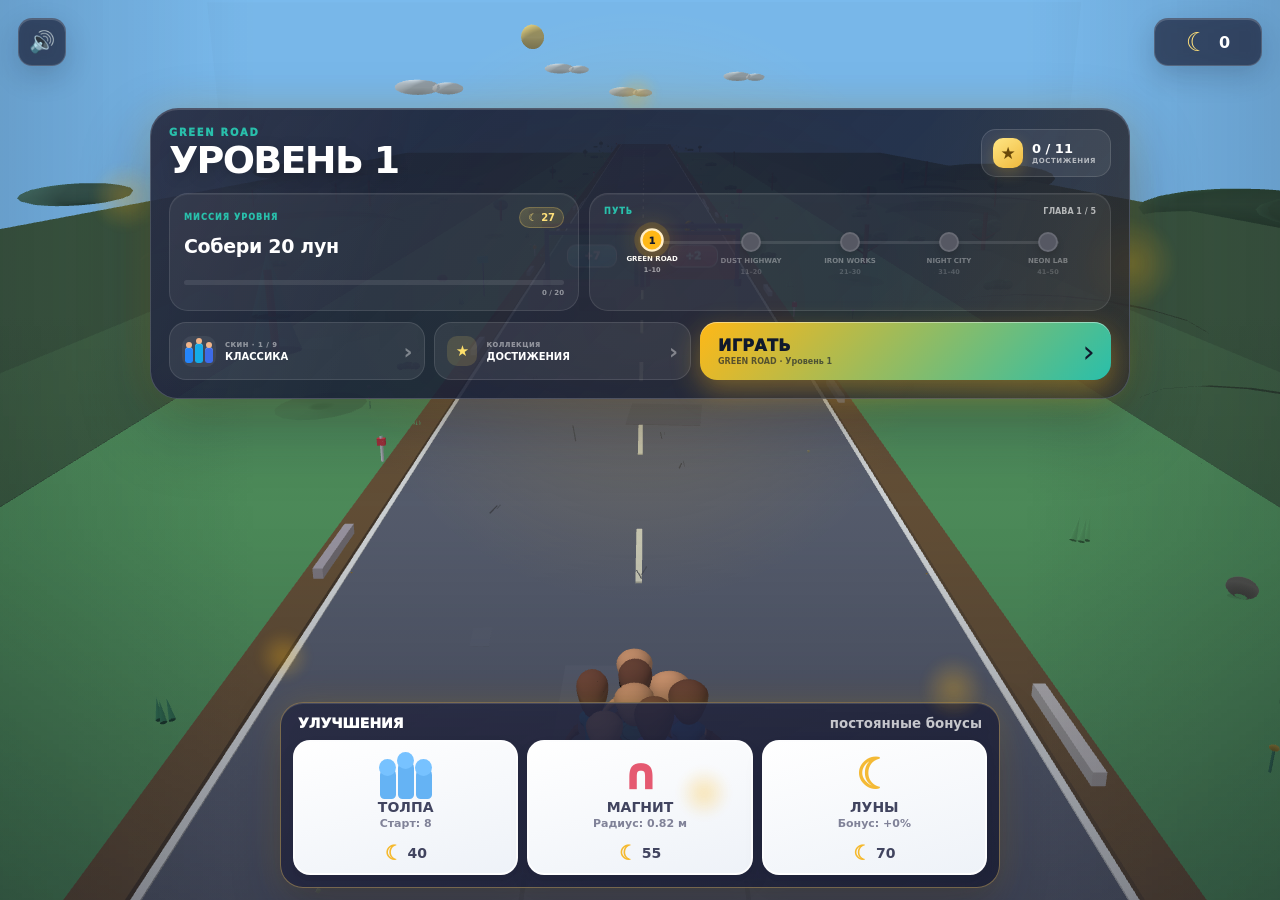
==== index.html @ e871b3ea "Load original SuperSport wheel mesh" ====
<!doctype html>
<html lang="ru">
<head>
  <meta charset="utf-8" />
  <meta name="viewport" content="width=device-width,initial-scale=1,viewport-fit=cover,user-scalable=no" />
  <meta name="theme-color" content="#efd38b" />
  <meta name="description" content="Sleep Road — 3D crowd runner от Sleepkidd Studio: увеличивай толпу, собирай луны, проходи препятствия и прокачивай команду." />
  <link rel="manifest" href="./manifest.webmanifest" />
  <link rel="icon" href="./icon.svg" type="image/svg+xml" />
  <link rel="stylesheet" href="./style.css" />
  <link rel="stylesheet" href="./animation-v5.css" />
  <link rel="stylesheet" href="./polish-v6.css" />
  <link rel="stylesheet" href="./menu-v7.css" />
  <link rel="stylesheet" href="./environment-v8.css" />
  <link rel="stylesheet" href="./visual-v9.css" />
  <link rel="stylesheet" href="./experience-v11.css" />
  <link rel="stylesheet" href="./experience-v12.css" />
  <title>Sleep Road</title>
</head>
<body>
  <main id="app">
    <canvas id="game" aria-label="Sleep Road"></canvas>
    <div id="worldLabels" class="world-labels" aria-hidden="true"></div>

    <section id="hud" class="hud hidden">
      <button id="exitBtn" class="exit-btn" type="button" aria-label="Выйти в меню">
        <span aria-hidden="true">‹</span><b>МЕНЮ</b>
      </button>
      <div class="progress-wrap">
        <div class="progress"><i id="progressFill"></i></div>
        <div class="finish-icon">▦</div>
      </div>
      <div class="hud-wallet"><span class="moon-mark">☾</span><strong id="moonValue">0</strong></div>
      <button id="soundBtn" class="sound-btn" type="button" aria-label="Звук">🔊</button>
      <div id="missionHud" class="mission-hud">
        <span>ЗАДАНИЕ</span><b id="missionHudText">0 / 0</b>
        <i><em id="missionFill"></em></i>
      </div>
      <div id="shieldHud" class="shield-hud hidden">◆ ЩИТ</div>
      <div id="crowdCount" class="crowd-count">8</div>
    </section>

    <section id="menu" class="menu">
      <div class="menu-top">
        <button id="menuSoundBtn" class="square-btn" type="button" aria-label="Звук">🔊</button>
        <div class="menu-wallet"><span>☾</span><strong id="menuMoonValue">0</strong></div>
      </div>

      <div class="level-card">
        <span>УРОВЕНЬ</span>
        <strong id="menuLevelValue">1</strong>
      </div>

      <div class="mission-card">
        <span>МИССИЯ УРОВНЯ</span>
        <b id="menuMissionText">Собери луны</b>
        <small id="menuMissionReward">Награда: ☾ 25</small>
      </div>

      <button id="playBtn" class="tap-to-play" type="button">
        <b>НАЖМИ, ЧТОБЫ НАЧАТЬ</b>
        <span>Веди пальцем влево и вправо</span>
      </button>

      <div class="shop">
        <div class="shop-title"><span>УЛУЧШЕНИЯ</span><small>постоянные бонусы</small></div>
        <div class="shop-grid">
          <button id="upgradeCrowd" class="shop-card" type="button">
            <div class="shop-art shop-art--crowd"><i></i><i></i><i></i></div>
            <div class="shop-copy"><b>ТОЛПА</b><span id="crowdUpgradeText">Старт: 8</span></div>
            <div class="shop-price"><span>☾</span><strong id="crowdUpgradeCost">40</strong></div>
          </button>
          <button id="upgradeMagnet" class="shop-card" type="button">
            <div class="shop-art shop-art--magnet">∩</div>
            <div class="shop-copy"><b>МАГНИТ</b><span id="magnetUpgradeText">Радиус: 1.0×</span></div>
            <div class="shop-price"><span>☾</span><strong id="magnetUpgradeCost">55</strong></div>
          </button>
          <button id="upgradeIncome" class="shop-card" type="button">
            <div class="shop-art shop-art--moon">☾</div>
            <div class="shop-copy"><b>ЛУНЫ</b><span id="incomeUpgradeText">Бонус: +0%</span></div>
            <div class="shop-price"><span>☾</span><strong id="incomeUpgradeCost">70</strong></div>
          </button>
        </div>
      </div>
    </section>

    <section id="result" class="result hidden">
      <div class="result-banner" id="resultBanner">УРОВЕНЬ ПРОЙДЕН!</div>
      <div class="result-card">
        <p id="resultKicker">SLEEP ROAD</p>
        <h2 id="resultTitle">Отличный забег</h2>
        <div class="result-grid">
          <div><span>Финиш</span><b id="resultCount">0</b></div>
          <div><span>Луны</span><b id="resultMoons">+0</b></div>
          <div><span>Бонус</span><b id="resultMultiplier">×1.0</b></div>
        </div>
        <div id="resultReward" class="result-reward">Финиш: 0 × 1.00 = +0 ☾</div>
        <div id="resultMission" class="result-mission">Задание выполнено</div>
        <button id="nextBtn" class="primary-btn" type="button">ПРОДОЛЖИТЬ</button>
        <button id="retryBtn" class="primary-btn primary-btn--danger hidden" type="button">ЕЩЁ РАЗ</button>
        <button id="resultMenuBtn" class="secondary-btn" type="button">В МЕНЮ</button>
      </div>
    </section>

    <div id="toast" class="toast hidden"></div>
    <div id="fatal" class="fatal hidden"><strong>Sleep Road</strong><span>Не удалось запустить 3D-графику. Обнови браузер или включи аппаратное ускорение.</span><button type="button" onclick="location.reload()">ПОВТОРИТЬ</button></div>
  </main>

  <script src="./engine.js"></script>
  <script src="./assets/models/countmaster-character.js"></script>
  <script src="./assets/models/pickup-model.js"></script>
  <script src="./assets/models/supersport-car.js"></script>
  <script src="./assets/models/supersport-wheel-0.js"></script>
  <script src="./assets/models/supersport-wheel-1.js"></script>
  <script src="./assets/models/supersport-wheel-2.js"></script>
  <script src="./assets/models/supersport-wheel-3.js"></script>
  <script src="./systems-v4.js"></script>
  <script src="./level-director-v5.js"></script>
  <script src="./gameplay-v4.js"></script>
  <script src="./level-runtime-v5.js"></script>
  <script src="./render-v4.js"></script>
  <script src="./render-levels-v5.js"></script>
  <script src="./animation-v5.js"></script>
  <script src="./progression-v6.js"></script>
  <script src="./audio-v6.js"></script>
  <script src="./quality-v6.js"></script>
  <script src="./polish-v6.js"></script>
  <script src="./menu-v7.js"></script>
  <script src="./environment-v8.js"></script>
  <script src="./visual-v9.js"></script>
  <script src="./experience-v11.js"></script>
  <script src="./experience-v12.js"></script>
  <script src="./experience-v13.js"></script>
  <script src="./experience-v14.js"></script>
  <script src="./boot-v4.js"></script>
</body>
</html>
---- style.css ----
:root{color-scheme:light;--ink:#252949;--purple:#51486f;--blue:#44a4fa;--gold:#ffc93f;--panel:rgba(255,255,255,.94)}
*{box-sizing:border-box;-webkit-tap-highlight-color:transparent}
html,body{margin:0;width:100%;height:100%;overflow:hidden;font-family:Inter,ui-rounded,"SF Pro Rounded","Segoe UI",system-ui,sans-serif;background:#7bb9ef;color:var(--ink)}
body{touch-action:none;user-select:none;-webkit-user-select:none}
button{font:inherit;border:0}
#app{position:relative;width:100%;height:100%;min-height:100dvh;overflow:hidden;isolation:isolate}
#game{position:absolute;inset:0;width:100%;height:100%;display:block}
.hidden{display:none!important}
.world-labels{position:absolute;inset:0;z-index:8;pointer-events:none;overflow:hidden}
.world-label{position:absolute;transform:translate(-50%,-50%);min-width:50px;padding:5px 10px;border-radius:9px;color:#fff;text-align:center;font-weight:1000;line-height:1;letter-spacing:-.03em;text-shadow:0 2px 3px rgba(30,35,60,.34);border:1px solid rgba(255,255,255,.68);box-shadow:0 4px 10px rgba(55,61,90,.14)}
.world-label.good{background:linear-gradient(#70d9d3,#46b7c3)}
.world-label.bad{background:linear-gradient(#e97982,#c64e69)}
.world-label.enemy{background:#d5525c;border-radius:11px;padding:6px 12px}
.world-label.boss{background:#d65e35}
.world-label.powerup{background:linear-gradient(135deg,#3ac5ee,#5269eb);border-radius:999px;box-shadow:0 0 18px rgba(75,205,255,.55)}

.hud{position:absolute;inset:0;z-index:15;pointer-events:none;padding:max(16px,env(safe-area-inset-top)) 18px 0}
.progress-wrap{position:absolute;top:max(22px,env(safe-area-inset-top));left:50%;transform:translateX(-50%);display:flex;align-items:center}
.progress{width:min(47vw,350px);height:19px;padding:4px;border-radius:8px 0 0 8px;background:#675777;border:3px solid #675777;box-shadow:0 2px 0 rgba(255,255,255,.45) inset}
.progress i{display:block;width:0%;height:100%;border-radius:4px;background:#56aef6;transition:width .12s linear}
.finish-icon{height:31px;width:35px;display:grid;place-items:center;margin-left:-2px;border-radius:0 7px 7px 0;background:#675777;color:#fff;font-size:20px;font-weight:900}
.hud-wallet{position:absolute;top:max(20px,env(safe-area-inset-top));right:74px;height:36px;min-width:105px;padding:0 13px;border-radius:10px;background:#675777;color:#fff;display:flex;align-items:center;justify-content:space-between;gap:10px;font-size:18px;box-shadow:0 3px 0 rgba(255,255,255,.18) inset}
.moon-mark{font-size:24px;color:#ffe27c}.hud-wallet strong{font-size:18px}
.sound-btn{pointer-events:auto;position:absolute;right:18px;top:max(17px,env(safe-area-inset-top));width:44px;height:44px;border-radius:12px;background:#675777;color:#fff;font-size:20px;box-shadow:0 3px 0 rgba(255,255,255,.18) inset}
.exit-btn{pointer-events:auto;position:absolute;left:18px;top:max(17px,env(safe-area-inset-top));height:44px;padding:0 14px 0 10px;border-radius:13px;background:rgba(54,52,78,.9);color:#fff;display:flex;align-items:center;gap:4px;box-shadow:0 4px 0 rgba(31,34,54,.18),0 2px 0 rgba(255,255,255,.18) inset;cursor:pointer}.exit-btn span{font-size:32px;line-height:0;transform:translateY(-1px)}.exit-btn b{font-size:12px;letter-spacing:.04em}
.crowd-count{position:absolute;left:50%;top:71%;transform:translate(-50%,-50%);min-width:54px;height:36px;padding:0 12px;display:grid;place-items:center;border-radius:10px;background:#4d86d3;color:#fff;font-size:22px;font-weight:1000;border:2px solid #fff;box-shadow:0 4px 10px rgba(39,67,113,.22);transition:transform .13s ease}
.crowd-count.pop{transform:translate(-50%,-50%) scale(1.2)}
.mission-hud{position:absolute;top:max(68px,calc(env(safe-area-inset-top) + 48px));left:50%;transform:translateX(-50%);width:min(42vw,230px);padding:4px 8px 5px;border:1px solid rgba(255,255,255,.26);border-radius:9px;background:rgba(41,43,67,.76);color:#fff;text-align:center;box-shadow:0 4px 12px rgba(29,31,51,.14);backdrop-filter:blur(8px)}.mission-hud span{font-size:7px;font-weight:1000;letter-spacing:.12em;color:#bcecff}.mission-hud b{display:block;margin:1px 0 3px;font-size:9.5px;line-height:1.1;white-space:nowrap;overflow:hidden;text-overflow:ellipsis}.mission-hud i{display:block;height:3px;border-radius:4px;background:rgba(255,255,255,.18);overflow:hidden}.mission-hud em{display:block;width:0;height:100%;border-radius:inherit;background:linear-gradient(90deg,#48d6c7,#8bffbd);transition:width .2s ease}.shield-hud{position:absolute;top:max(106px,calc(env(safe-area-inset-top) + 86px));left:50%;transform:translateX(-50%);padding:5px 11px;border:1px solid rgba(255,255,255,.52);border-radius:999px;background:linear-gradient(135deg,rgba(45,183,234,.94),rgba(74,98,232,.94));color:#fff;font-size:9px;font-weight:1000;letter-spacing:.08em;box-shadow:0 0 20px rgba(62,205,255,.45)}

.menu{position:absolute;inset:0;z-index:20;pointer-events:none;background:linear-gradient(180deg,rgba(255,255,255,.08) 0 38%,rgba(31,33,54,.08) 66%,rgba(31,33,54,.38) 100%)}
.menu-top{position:absolute;left:18px;right:18px;top:max(18px,env(safe-area-inset-top));display:flex;justify-content:space-between;align-items:center}
.square-btn,.menu-wallet{pointer-events:auto;height:48px;border-radius:14px;background:rgba(66,59,95,.91);color:#fff;box-shadow:0 5px 14px rgba(38,38,61,.18),0 3px 0 rgba(255,255,255,.2) inset;backdrop-filter:blur(8px)}
.square-btn{width:48px;font-size:21px}.menu-wallet{min-width:108px;padding:0 14px;display:flex;align-items:center;gap:10px;justify-content:center;font-weight:900}.menu-wallet span{font-size:26px;color:#ffe07a}
.level-card{position:absolute;top:11%;left:50%;transform:translateX(-50%);display:flex;align-items:center;gap:10px;padding:9px 16px;border:1px solid rgba(255,255,255,.28);border-radius:999px;background:rgba(45,48,76,.28);backdrop-filter:blur(7px);color:#fff;text-shadow:0 2px 4px rgba(60,51,65,.3);font-weight:900}.level-card span{font-size:14px;letter-spacing:.08em}.level-card strong{font-size:27px}
.mission-card{position:absolute;top:18%;left:50%;transform:translateX(-50%);width:min(80vw,320px);padding:10px 15px;border:1px solid rgba(255,255,255,.35);border-radius:14px;background:linear-gradient(135deg,rgba(38,51,83,.72),rgba(63,52,94,.72));color:#fff;text-align:center;backdrop-filter:blur(9px);box-shadow:0 8px 22px rgba(34,38,62,.15)}.mission-card span{display:block;color:#8debdc;font-size:9px;font-weight:1000;letter-spacing:.13em}.mission-card b{display:block;margin:3px 0 2px;font-size:14px}.mission-card small{font-size:10px;font-weight:800;color:#ffe27c}
.tap-to-play{pointer-events:auto;position:absolute;left:50%;bottom:min(37vh,365px);transform:translateX(-50%);width:min(88vw,390px);background:transparent;color:#fff;text-shadow:0 2px 4px rgba(31,35,59,.55);cursor:pointer;animation:pulse 1.35s ease-in-out infinite}.tap-to-play b{display:block;font-size:22px;letter-spacing:.01em}.tap-to-play span{display:block;margin-top:7px;font-size:13px;font-weight:800;opacity:.92}@keyframes pulse{50%{transform:translateX(-50%) scale(1.035)}}
.shop{pointer-events:auto;position:absolute;left:50%;bottom:max(12px,env(safe-area-inset-bottom));transform:translateX(-50%);width:min(94vw,720px);padding:12px;border:1px solid rgba(255,255,255,.22);border-radius:23px;background:linear-gradient(145deg,rgba(56,52,82,.84),rgba(40,42,67,.74));backdrop-filter:blur(13px);box-shadow:0 18px 45px rgba(29,32,54,.28),0 1px 0 rgba(255,255,255,.2) inset}
.shop-title{display:flex;align-items:end;justify-content:space-between;color:#fff;padding:0 5px 9px}.shop-title span{font-weight:1000;font-size:14px}.shop-title small{font-weight:700;opacity:.74}
.shop-grid{display:grid;grid-template-columns:repeat(3,1fr);gap:9px}.shop-card{min-width:0;min-height:135px;border-radius:17px;background:linear-gradient(165deg,#fff,#eef2f8);color:#41445f;border:2px solid rgba(255,255,255,.82);box-shadow:0 6px 0 rgba(30,35,55,.18),0 12px 20px rgba(23,28,50,.08);display:flex;flex-direction:column;align-items:center;padding:9px 7px 8px;cursor:pointer;transition:transform .15s ease,filter .15s ease}.shop-card:active{transform:translateY(3px)}.shop-card.can-buy{box-shadow:0 0 0 3px rgba(111,225,157,.88),0 6px 0 rgba(43,41,55,.16);filter:saturate(1.08)}.shop-card.maxed{opacity:.66}
.shop-art{height:48px;display:grid;place-items:center;color:#5ba9f1;font-size:42px;font-weight:1000;line-height:1}.shop-art--crowd{display:flex;align-items:flex-end;justify-content:center;gap:2px}.shop-art--crowd i{display:block;width:16px;height:32px;border-radius:9px 9px 5px 5px;background:#65b3f4;position:relative}.shop-art--crowd i:before{content:"";position:absolute;width:17px;height:17px;border-radius:50%;background:#77c2ff;left:-.5px;top:-8px}.shop-art--crowd i:nth-child(2){height:39px}.shop-art--magnet{color:#e55971}.shop-art--moon{color:#f4ba36}
.shop-copy{text-align:center}.shop-copy b{display:block;font-size:14px}.shop-copy span{display:block;font-size:11px;margin-top:2px;color:#808298;font-weight:750}.shop-price{margin-top:auto;display:flex;align-items:center;gap:5px;font-weight:1000}.shop-price span{color:#f5b92e;font-size:20px}.shop-price strong{font-size:14px}

.result{position:absolute;inset:0;z-index:30;background:rgba(35,33,48,.5);display:flex;flex-direction:column;align-items:center;padding-top:max(80px,10vh);backdrop-filter:blur(2px)}
.result-banner{width:100%;padding:13px 10px;background:#65a83b;color:#fff;text-align:center;font-size:clamp(28px,8vw,46px);font-weight:1000;text-shadow:0 3px 0 #416f29;border-top:3px solid rgba(255,255,255,.3);border-bottom:3px solid rgba(57,98,41,.3)}
.result-card{margin-top:24px;width:min(88vw,420px);padding:20px;border-radius:22px;background:rgba(255,255,255,.95);box-shadow:0 18px 50px rgba(22,22,35,.28);text-align:center}.result-card p{margin:0;color:#9a91a6;font-weight:900;font-size:11px;letter-spacing:.16em}.result-card h2{margin:6px 0 18px;font-size:27px}.result-grid{display:grid;grid-template-columns:repeat(3,1fr);gap:8px;margin-bottom:16px}.result-grid div{padding:10px 6px;border-radius:13px;background:#f1f0f3}.result-grid span{display:block;font-size:10px;color:#8f8b99;font-weight:800}.result-grid b{display:block;font-size:20px;margin-top:2px}.primary-btn{width:100%;height:55px;border-radius:15px;background:#5caef5;color:#fff;font-weight:1000;font-size:18px;box-shadow:0 5px 0 #3d7fb9;cursor:pointer}.primary-btn--danger{background:#e86972;box-shadow:0 5px 0 #a74752}.secondary-btn{width:100%;height:45px;margin-top:12px;border-radius:14px;background:#ececf3;color:#53556d;font-weight:950;font-size:14px;box-shadow:0 3px 0 #cacbd6;cursor:pointer}
.result-reward{margin:-5px 0 11px;padding:9px 11px;border-radius:11px;background:linear-gradient(135deg,#fff4c7,#ffe39b);color:#76510b;font-size:12px;font-weight:950;box-shadow:inset 0 0 0 1px rgba(184,128,12,.12)}
.result-mission{margin:0 0 15px;padding:9px 11px;border-radius:11px;background:#e8f7f3;color:#268677;font-size:12px;font-weight:950}
.toast{position:absolute;left:50%;bottom:29%;transform:translateX(-50%);z-index:40;background:rgba(38,38,61,.92);color:#fff;padding:10px 16px;border:1px solid rgba(255,255,255,.18);border-radius:13px;font-weight:950;pointer-events:none;white-space:nowrap;box-shadow:0 8px 24px rgba(18,20,35,.22)}.fatal{position:absolute;inset:0;z-index:99;background:radial-gradient(circle at 50% 30%,#343856,#171723 65%);color:#fff;display:grid;place-content:center;text-align:center;gap:12px;padding:24px}.fatal strong{font-size:32px}.fatal span{max-width:420px;color:#d8d9e2;line-height:1.45}.fatal button{justify-self:center;margin-top:8px;padding:13px 20px;border-radius:13px;background:#4da9f7;color:#fff;font-weight:900;box-shadow:0 4px 0 #3079b8}
@media(max-width:520px){.shop-card{min-height:127px;padding:7px 5px}.shop-grid{gap:6px}.shop-copy b{font-size:12px}.shop-copy span{font-size:9.5px}.shop-art{height:42px}.tap-to-play{bottom:min(36vh,330px)}.progress-wrap{top:max(70px,calc(env(safe-area-inset-top) + 54px))}.progress{width:58vw}.hud-wallet{right:67px;min-width:91px}.sound-btn{right:13px}.exit-btn{left:13px}.mission-hud{top:max(108px,calc(env(safe-area-inset-top) + 92px));width:min(49vw,220px)}.shield-hud{top:max(145px,calc(env(safe-area-inset-top) + 129px))}.mission-card{top:18%}}
@media(max-height:720px){.shop{padding:8px}.shop-card{min-height:108px}.shop-art{height:34px;font-size:32px}.shop-art--crowd i{transform:scale(.82)}.tap-to-play{bottom:36vh}.shop-copy span{display:none}.mission-card{top:16%;padding:7px 12px}.mission-card small{display:none}}
---- animation-v5.css ----
/* Motion polish for Sleep Road v5. Purely visual; gameplay remains unchanged. */
.world-label{will-change:transform,filter;animation:sr-label-float 1.8s ease-in-out infinite}
.world-label.good{animation-duration:1.55s}.world-label.bad,.world-label.boss{animation-duration:1.15s}
.world-label.powerup{animation:sr-power-label 1.1s ease-in-out infinite}
.toast:not(.hidden){animation:sr-toast-in .24s cubic-bezier(.2,.9,.25,1.25)}
.shield-hud:not(.hidden){animation:sr-shield-glow 1.05s ease-in-out infinite}
.result:not(.hidden) .result-banner{animation:sr-result-banner .42s cubic-bezier(.17,.84,.3,1.18)}
.result:not(.hidden) .result-card{animation:sr-result-card .48s cubic-bezier(.17,.84,.3,1.12)}
.primary-btn,.secondary-btn,.square-btn,.sound-btn,.exit-btn,.shop-card{transition:transform .14s cubic-bezier(.2,.8,.2,1),filter .14s ease}
.primary-btn:active,.secondary-btn:active,.square-btn:active,.sound-btn:active,.exit-btn:active{transform:translateY(2px) scale(.985)}
.progress i{will-change:width,filter}.crowd-count{will-change:left,top,transform}
@keyframes sr-label-float{0%,100%{filter:brightness(1);transform:translate(-50%,-50%) translateY(0)}50%{filter:brightness(1.06);transform:translate(-50%,-50%) translateY(-3px)}}
@keyframes sr-power-label{0%,100%{transform:translate(-50%,-50%) scale(1);filter:brightness(1)}50%{transform:translate(-50%,-50%) scale(1.055);filter:brightness(1.14)}}
@keyframes sr-toast-in{0%{opacity:0;transform:translateX(-50%) translateY(14px) scale(.9)}100%{opacity:1;transform:translateX(-50%) translateY(0) scale(1)}}
@keyframes sr-shield-glow{0%,100%{transform:translateX(-50%) scale(1);filter:brightness(1)}50%{transform:translateX(-50%) scale(1.04);filter:brightness(1.18)}}
@keyframes sr-result-banner{0%{opacity:0;transform:translateY(-24px) scaleY(.82)}100%{opacity:1;transform:translateY(0) scaleY(1)}}
@keyframes sr-result-card{0%{opacity:0;transform:translateY(28px) scale(.9)}100%{opacity:1;transform:translateY(0) scale(1)}}
@media (prefers-reduced-motion:reduce){.world-label,.world-label.powerup,.toast:not(.hidden),.shield-hud:not(.hidden),.result:not(.hidden) .result-banner,.result:not(.hidden) .result-card{animation:none!important}.primary-btn,.secondary-btn,.square-btn,.sound-btn,.exit-btn,.shop-card{transition:none!important}}
---- polish-v6.css ----
/* Sleep Road v6 polish layer. Visual/UI only except explicitly listed rewards and combos. */
.v6-progress-map{pointer-events:none;position:absolute;top:27%;left:50%;transform:translateX(-50%);width:min(88vw,460px);padding:8px 10px 9px;border:1px solid rgba(255,255,255,.24);border-radius:16px;background:linear-gradient(145deg,rgba(38,43,70,.55),rgba(51,44,79,.42));backdrop-filter:blur(8px);color:#fff;box-shadow:0 10px 30px rgba(25,29,49,.12)}
.v6-progress-head{display:flex;align-items:center;justify-content:space-between;margin-bottom:6px}.v6-progress-head b{font-size:9px;letter-spacing:.14em}.v6-progress-head span{font-size:8px;font-weight:800;opacity:.72}
.v6-chapters{display:grid;grid-template-columns:repeat(5,1fr);gap:4px}.v6-chapter-node{position:relative;text-align:center;opacity:.42;transition:opacity .2s ease,transform .2s ease}.v6-chapter-node i{display:block;width:10px;height:10px;margin:0 auto 3px;border-radius:50%;background:#777b91;box-shadow:0 0 0 2px rgba(255,255,255,.16)}.v6-chapter-node b{display:block;font-size:6.5px;white-space:nowrap;overflow:hidden;text-overflow:ellipsis}.v6-chapter-node small{display:block;font-size:6px;opacity:.7}.v6-chapter-node.done{opacity:.76}.v6-chapter-node.done i{background:#55d5ad}.v6-chapter-node.current{opacity:1;transform:translateY(-1px)}.v6-chapter-node.current i{background:#6ac4ff;box-shadow:0 0 0 3px rgba(83,190,255,.25),0 0 13px rgba(83,190,255,.8)}
.v6-skin-btn{pointer-events:auto;display:block;margin:7px auto 0;padding:5px 10px;border-radius:999px;background:rgba(255,255,255,.12);border:1px solid rgba(255,255,255,.2);color:#fff;font-size:8px;font-weight:950;letter-spacing:.06em;cursor:pointer}.v6-skin-btn:active{transform:scale(.96)}
.v6-intro{position:absolute;inset:0;z-index:37;display:grid;place-content:center;text-align:center;pointer-events:none;background:linear-gradient(90deg,transparent,rgba(15,20,40,.38),transparent);color:#fff;text-shadow:0 3px 15px rgba(0,0,0,.4);animation:v6-intro-in .28s cubic-bezier(.2,.85,.2,1)}.v6-intro span{font-size:11px;font-weight:1000;letter-spacing:.24em;color:#9de6ff}.v6-intro b{margin:5px 0 4px;font-size:clamp(30px,9vw,58px);line-height:.95;letter-spacing:-.035em}.v6-intro small{font-size:10px;font-weight:900;letter-spacing:.15em;color:#ffe194}.v6-intro.chapter{background:linear-gradient(90deg,rgba(8,11,28,.1),rgba(12,16,36,.72),rgba(8,11,28,.1))}.v6-intro.chapter b{font-size:clamp(34px,10vw,64px)}
.v6-reward-card{position:absolute;z-index:55;left:50%;top:19%;transform:translateX(-50%);min-width:190px;padding:12px 22px;border-radius:16px;background:linear-gradient(145deg,#fff0aa,#ffc64d);color:#61420a;text-align:center;box-shadow:0 15px 38px rgba(62,43,7,.28),inset 0 1px 0 rgba(255,255,255,.75);animation:v6-reward .42s cubic-bezier(.15,.9,.2,1.25)}.v6-reward-card b,.v6-reward-card span{display:block}.v6-reward-card b{font-size:13px}.v6-reward-card span{margin-top:3px;font-size:22px;font-weight:1000}
.v6-achievement{position:absolute;z-index:56;right:16px;top:max(76px,calc(env(safe-area-inset-top) + 58px));width:min(260px,72vw);padding:10px 13px;border-radius:14px;background:linear-gradient(135deg,rgba(42,49,79,.97),rgba(69,53,97,.97));color:#fff;box-shadow:0 14px 35px rgba(18,22,41,.3);animation:v6-ach .36s cubic-bezier(.16,.9,.22,1.18)}.v6-achievement span{display:block;color:#73e3cd;font-size:7px;font-weight:1000;letter-spacing:.16em}.v6-achievement b{display:block;margin:2px 0;font-size:13px}.v6-achievement small{display:block;font-size:9px;opacity:.75}
.v6-combo{position:absolute;z-index:41;left:50%;top:35%;transform:translateX(-50%);pointer-events:none;text-align:center;color:#fff;text-shadow:0 3px 8px rgba(24,28,49,.5);animation:v6-combo .30s cubic-bezier(.15,.9,.25,1.3)}.v6-combo b{display:block;font-size:clamp(26px,7vw,42px);font-weight:1000;font-style:italic}.v6-combo span{display:inline-block;margin-top:2px;padding:4px 9px;border-radius:999px;background:rgba(45,48,75,.74);font-size:11px;font-weight:950;color:#ffe17a}
.v6-boss-attack{position:absolute;z-index:44;left:50%;top:26%;transform:translateX(-50%);pointer-events:none;color:#fff;text-align:center;text-shadow:0 3px 14px #000;animation:v6-boss .22s ease-out}.v6-boss-attack span{display:block;font-size:8px;font-weight:1000;letter-spacing:.22em;color:#ffb47b}.v6-boss-attack b{display:block;font-size:clamp(24px,7vw,46px);font-weight:1000;letter-spacing:-.04em}
.v6-screen-fx{position:absolute;inset:0;z-index:12;pointer-events:none;opacity:0}.v6-screen-fx.active{animation:v6-flash .17s ease-out}.v6-screen-fx.good{background:radial-gradient(circle at 50% 65%,rgba(68,255,202,.23),transparent 56%)}.v6-screen-fx.bad{background:radial-gradient(circle at 50% 65%,rgba(255,54,68,.30),transparent 58%)}.v6-screen-fx.gold{background:radial-gradient(circle at 50% 55%,rgba(255,212,75,.30),transparent 60%)}
.v6-cine-bars{position:absolute;inset:0;z-index:36;pointer-events:none}.v6-cine-bars i{position:absolute;left:0;right:0;height:0;background:rgba(10,12,25,.93);transition:height .22s ease}.v6-cine-bars i:first-child{top:0}.v6-cine-bars i:last-child{bottom:0}.v6-cine-bars.active i{height:5.5vh}
.crowd-count.v6-gain{background:#3fbf8b;box-shadow:0 0 20px rgba(57,235,166,.45)}.crowd-count.v6-loss{background:#dc5c69;box-shadow:0 0 20px rgba(255,78,93,.42)}
#game{transition:filter .08s linear;will-change:transform,filter}
@keyframes v6-intro-in{0%{opacity:0;transform:scale(.96)}100%{opacity:1;transform:scale(1)}}
@keyframes v6-reward{0%{opacity:0;transform:translateX(-50%) translateY(-16px) scale(.8)}100%{opacity:1;transform:translateX(-50%) translateY(0) scale(1)}}
@keyframes v6-ach{0%{opacity:0;transform:translateX(20px) scale(.92)}100%{opacity:1;transform:translateX(0) scale(1)}}
@keyframes v6-combo{0%{opacity:0;transform:translateX(-50%) scale(.72) rotate(-3deg)}100%{opacity:1;transform:translateX(-50%) scale(1) rotate(0)}}
@keyframes v6-boss{0%{opacity:0;transform:translateX(-50%) scale(1.25)}100%{opacity:1;transform:translateX(-50%) scale(1)}}
@keyframes v6-flash{0%{opacity:calc(.7 * var(--v6-strength,1))}100%{opacity:0}}
@media(max-width:520px){.v6-progress-map{top:29%;width:min(90vw,430px);padding:7px 8px}.v6-chapter-node b{font-size:5.8px}.v6-chapter-node small{display:none}.v6-skin-btn{margin-top:5px}.v6-achievement{right:10px}}
@media(max-height:720px){.v6-progress-map{top:25.5%;padding:5px 8px}.v6-progress-head{margin-bottom:3px}.v6-chapter-node b,.v6-chapter-node small{display:none}.v6-skin-btn{margin-top:4px;padding:3px 8px}.v6-chapter-node i{margin-bottom:1px}.v6-intro b{font-size:34px}}
@media(prefers-reduced-motion:reduce){.v6-intro,.v6-reward-card,.v6-achievement,.v6-combo,.v6-boss-attack{animation:none!important}.v6-cine-bars i{transition:none!important}}
---- menu-v7.css ----
/* Sleep Road Unified Menu v7 */
.menu.v7-themed{
  --v7-accent:#63c7ff;--v7-secondary:#55d8b6;--v7-danger:#ef5967;--v7-sky:#7bb9ef;
  --v7-accent-glow:rgba(99,199,255,.38);--v7-accent-soft:rgba(99,199,255,.16);
  --v7-secondary-soft:rgba(85,216,182,.14);--v7-panel:rgba(22,28,48,.82);--v7-panel-strong:rgba(27,34,58,.94);
  background:
    radial-gradient(circle at 50% 34%,var(--v7-accent-soft),transparent 34%),
    linear-gradient(180deg,rgba(255,255,255,.04) 0 35%,rgba(19,23,43,.08) 60%,rgba(20,22,39,.40) 100%);
}
.menu.v7-themed>.level-card,
.menu.v7-themed>.mission-card,
.menu.v7-themed>.tap-to-play,
.menu.v7-themed>.v6-progress-map{display:none!important}
.menu.v7-themed:before{content:"";position:absolute;inset:0;pointer-events:none;background:linear-gradient(90deg,rgba(8,12,25,.16),transparent 20% 80%,rgba(8,12,25,.16));mix-blend-mode:multiply}
.menu.v7-themed:after{content:"";position:absolute;inset:0;z-index:2;pointer-events:none;background:radial-gradient(circle at 50% 35%,var(--v7-accent-soft),transparent 48%);opacity:0}.menu.v7-theme-shift:after{animation:v7-theme-shift .52s ease-out}
.menu.v7-themed .menu-top{z-index:6}.menu.v7-themed .square-btn,.menu.v7-themed .menu-wallet{background:rgba(30,36,61,.72);border:1px solid rgba(255,255,255,.16);box-shadow:0 10px 28px rgba(12,16,34,.18),inset 0 1px 0 rgba(255,255,255,.17)}
.menu.v7-themed .shop{border-color:color-mix(in srgb,var(--v7-accent) 26%,rgba(255,255,255,.18));background:linear-gradient(145deg,rgba(39,42,67,.86),rgba(28,31,54,.80));box-shadow:0 18px 48px rgba(19,22,42,.28),0 0 34px var(--v7-accent-soft),inset 0 1px 0 rgba(255,255,255,.14)}
.menu.v7-themed .shop-card{transition:transform .16s cubic-bezier(.2,.8,.2,1),filter .16s ease,box-shadow .16s ease}.menu.v7-themed .shop-card:hover{transform:translateY(-2px);filter:brightness(1.025)}.menu.v7-themed .shop-card:active{transform:translateY(2px) scale(.985)}

.v7-menu-ambient{position:absolute;inset:0;z-index:1;pointer-events:none;overflow:hidden;opacity:.82}
.v7-ambient-orb{position:absolute;width:70px;height:70px;border-radius:50%;background:radial-gradient(circle,var(--v7-accent-glow),transparent 68%);filter:blur(5px);animation:v7-orb-float 8s ease-in-out infinite}
.v7-orb-1{left:7%;top:18%;animation-delay:-1s}.v7-orb-2{right:8%;top:24%;width:95px;height:95px;animation-delay:-4s}.v7-orb-3{left:20%;bottom:24%;width:55px;height:55px;animation-delay:-2s}.v7-orb-4{right:23%;bottom:20%;width:65px;height:65px;animation-delay:-6s}.v7-orb-5{left:48%;top:8%;width:45px;height:45px;animation-delay:-3s}.v7-orb-6{right:43%;bottom:9%;width:52px;height:52px;animation-delay:-7s}

.v7-hub{pointer-events:auto;position:absolute;z-index:5;left:50%;top:clamp(78px,12vh,118px);transform:translateX(-50%);width:min(92vw,980px);padding:18px;border:1px solid rgba(255,255,255,.20);border-radius:28px;color:#fff;background:
  linear-gradient(135deg,var(--v7-panel-strong),var(--v7-panel)),
  radial-gradient(circle at 15% 0,var(--v7-accent-soft),transparent 42%);
box-shadow:0 28px 70px rgba(12,16,34,.32),0 0 42px var(--v7-accent-soft),inset 0 1px 0 rgba(255,255,255,.16);backdrop-filter:blur(22px) saturate(1.15);transition:filter .2s ease,opacity .2s ease,transform .25s ease}
.v7-hub:after{content:"";position:absolute;inset:0;border-radius:inherit;pointer-events:none;background:linear-gradient(110deg,rgba(255,255,255,.10),transparent 27%,transparent 72%,var(--v7-accent-soft));opacity:.55}
.v7-hub.v7-refresh{animation:v7-hub-refresh .32s cubic-bezier(.2,.8,.2,1)}.v7-hub.v7-dimmed{filter:blur(3px) brightness(.72);transform:translateX(-50%) scale(.985)}
.v7-hub-head{position:relative;z-index:1;display:flex;align-items:center;justify-content:space-between;gap:16px;margin-bottom:14px}.v7-title-group{min-width:0}.v7-kicker{display:block;margin-bottom:3px;color:var(--v7-secondary);font-size:10px;font-weight:1000;letter-spacing:.17em}.v7-level-line{display:flex;align-items:center;gap:10px}.v7-level-line h2{margin:0;font-size:clamp(25px,3vw,38px);line-height:1;letter-spacing:-.045em;text-shadow:0 3px 14px rgba(0,0,0,.24)}.v7-special-badge{padding:5px 8px;border-radius:999px;background:var(--v7-accent);color:#10182b;font-size:8px;font-weight:1000;letter-spacing:.08em;box-shadow:0 0 18px var(--v7-accent-glow)}
.v7-ach-summary{display:flex;align-items:center;gap:9px;min-width:130px;padding:8px 11px;border:1px solid rgba(255,255,255,.13);border-radius:15px;background:rgba(255,255,255,.07);color:#fff;cursor:pointer;transition:transform .15s ease,background .15s ease}.v7-ach-summary:hover{background:rgba(255,255,255,.11)}.v7-ach-summary:active{transform:scale(.97)}.v7-ach-summary>i{display:grid;place-items:center;width:30px;height:30px;border-radius:10px;background:linear-gradient(145deg,#ffe684,#efb93d);color:#6a4909;font-style:normal;font-size:17px;box-shadow:0 5px 15px rgba(237,184,53,.25)}.v7-ach-summary span{display:block;text-align:left}.v7-ach-summary b{display:block;font-size:13px}.v7-ach-summary small{display:block;margin-top:1px;font-size:7px;font-weight:900;letter-spacing:.08em;opacity:.62}

.v7-content-grid{position:relative;z-index:1;display:grid;grid-template-columns:minmax(0,.88fr) minmax(0,1.12fr);gap:10px}.v7-mission-pane,.v7-path-pane{min-width:0;padding:13px 14px;border:1px solid rgba(255,255,255,.10);border-radius:19px;background:rgba(255,255,255,.055);box-shadow:inset 0 1px 0 rgba(255,255,255,.06)}
.v7-pane-head{display:flex;align-items:center;justify-content:space-between;gap:10px;margin-bottom:8px}.v7-pane-head>span{font-size:8px;font-weight:1000;letter-spacing:.14em;color:var(--v7-secondary)}.v7-pane-head>b{font-size:8px;font-weight:900;color:rgba(255,255,255,.64)}
.v7-reward-pill{display:flex;align-items:center;gap:4px!important;padding:4px 8px;border-radius:999px;background:linear-gradient(145deg,rgba(255,221,104,.20),rgba(242,177,48,.12));border:1px solid rgba(255,220,104,.25);color:#ffe07a!important;font-size:10px!important}.v7-reward-pill em{font-style:normal}
.v7-mission-title{display:block;min-height:34px;font-size:clamp(14px,1.65vw,19px);line-height:1.13;letter-spacing:-.018em}.v7-mission-meter{height:5px;margin-top:10px;border-radius:999px;background:rgba(255,255,255,.09);overflow:hidden}.v7-mission-meter i{display:block;width:0;height:100%;border-radius:inherit;background:linear-gradient(90deg,var(--v7-secondary),var(--v7-accent));box-shadow:0 0 12px var(--v7-accent-glow);transition:width .25s ease}.v7-mission-progress{display:block;margin-top:4px;text-align:right;color:rgba(255,255,255,.48);font-size:7px;font-weight:850}

.v7-route{position:relative;padding-top:8px}.v7-route-line{position:absolute;left:7.5%;right:7.5%;top:17px;height:3px;border-radius:999px;background:rgba(255,255,255,.10);overflow:hidden}.v7-route-line i{display:block;height:100%;width:0;background:linear-gradient(90deg,var(--v7-secondary),var(--v7-accent));box-shadow:0 0 12px var(--v7-accent-glow);transition:width .35s ease}.v7-route-nodes{position:relative;display:grid;grid-template-columns:repeat(5,1fr);gap:3px}.v7-route-node{text-align:center;color:rgba(255,255,255,.35);transition:color .2s ease,transform .2s ease}.v7-route-dot{position:relative;display:grid;place-items:center;width:20px;height:20px;margin:0 auto 6px;border-radius:50%;background:#52586f;border:2px solid rgba(255,255,255,.11);box-shadow:0 4px 10px rgba(0,0,0,.18);transition:transform .2s ease,box-shadow .2s ease,background .2s ease}.v7-route-dot i{font-style:normal;font-size:8px;font-weight:1000}.v7-route-node>b{display:block;min-width:0;font-size:7px;line-height:1.05;white-space:nowrap;overflow:hidden;text-overflow:ellipsis}.v7-route-node>small{display:block;margin-top:3px;font-size:6.5px;font-weight:800;opacity:.55}.v7-route-node.done{color:rgba(255,255,255,.72)}.v7-route-node.done .v7-route-dot{background:var(--v7-secondary);color:#10262a;border-color:rgba(255,255,255,.4)}.v7-route-node.current{color:#fff;transform:translateY(-2px)}.v7-route-node.current .v7-route-dot{transform:scale(1.18);background:var(--v7-accent);color:#10182b;border-color:rgba(255,255,255,.76);box-shadow:0 0 0 5px var(--v7-accent-soft),0 0 22px var(--v7-accent-glow)}.v7-route-node.locked{filter:saturate(.45)}

.v7-actions{position:relative;z-index:1;display:grid;grid-template-columns:minmax(150px,.78fr) minmax(150px,.78fr) minmax(230px,1.25fr);gap:9px;margin-top:11px}.v7-action,.v7-play{min-width:0;height:58px;border-radius:17px;color:#fff;cursor:pointer;transition:transform .16s cubic-bezier(.2,.8,.2,1),filter .16s ease,box-shadow .16s ease}.v7-action{display:flex;align-items:center;gap:9px;padding:0 12px;border:1px solid rgba(255,255,255,.11);background:rgba(255,255,255,.07);text-align:left}.v7-action:hover{background:rgba(255,255,255,.11);transform:translateY(-1px)}.v7-action:active,.v7-play:active{transform:translateY(2px) scale(.985)}.v7-action-copy{display:block;min-width:0;flex:1}.v7-action-copy small{display:block;font-size:6.5px;font-weight:950;letter-spacing:.11em;color:rgba(255,255,255,.46)}.v7-action-copy b{display:block;margin-top:2px;font-size:10px;white-space:nowrap;overflow:hidden;text-overflow:ellipsis}.v7-chevron{font-size:22px;font-weight:600;opacity:.38}.v7-action-icon{display:grid;place-items:center;width:30px;height:30px;border-radius:10px;background:rgba(255,219,91,.14);color:#ffdf6b;font-size:15px}
.v7-skin-preview{display:flex;align-items:flex-end;gap:2px;width:34px;height:31px;padding:4px 3px;border-radius:10px;background:rgba(255,255,255,.06)}.v7-skin-preview i{position:relative;display:block;width:8px;height:16px;border-radius:5px 5px 3px 3px;box-shadow:inset 0 1px 0 rgba(255,255,255,.25)}.v7-skin-preview i:before{content:"";position:absolute;left:1px;top:-5px;width:6px;height:6px;border-radius:50%;background:#f1b58a}.v7-skin-preview i:nth-child(2){height:20px}
.v7-play{display:flex;align-items:center;justify-content:space-between;padding:0 16px 0 18px;background:linear-gradient(135deg,var(--v7-accent),var(--v7-secondary));color:#10192c;box-shadow:0 10px 28px var(--v7-accent-glow),inset 0 1px 0 rgba(255,255,255,.42);text-align:left}.v7-play:hover{filter:brightness(1.08);transform:translateY(-1px)}.v7-play span{display:block;min-width:0}.v7-play b{display:block;font-size:16px;font-weight:1000;letter-spacing:.02em}.v7-play small{display:block;margin-top:2px;font-size:8px;font-weight:850;opacity:.64;white-space:nowrap;overflow:hidden;text-overflow:ellipsis}.v7-play>i{font-style:normal;font-size:31px;font-weight:500}.v7-play.boss{background:linear-gradient(135deg,#ffb13b,#ff5c45);box-shadow:0 10px 28px rgba(255,90,55,.30)}.v7-play.bonus{background:linear-gradient(135deg,#ffe069,#e9ab38)}

.v7-ach-backdrop{pointer-events:auto;position:absolute;inset:0;z-index:28;display:grid;place-items:center;padding:18px;background:rgba(9,12,26,.52);backdrop-filter:blur(8px);animation:v7-backdrop .18s ease-out}.v7-ach-modal{width:min(92vw,520px);max-height:min(78vh,620px);overflow:auto;border:1px solid rgba(255,255,255,.16);border-radius:27px;background:linear-gradient(145deg,var(--v7-panel-strong),rgba(20,25,45,.96));color:#fff;box-shadow:0 35px 90px rgba(7,10,23,.48),0 0 38px var(--v7-accent-soft);animation:v7-modal .28s cubic-bezier(.17,.86,.28,1.12)}.v7-ach-modal>header{position:sticky;top:0;z-index:2;display:flex;align-items:center;justify-content:space-between;padding:17px 18px 12px;background:linear-gradient(180deg,rgba(27,34,58,.98),rgba(27,34,58,.88));backdrop-filter:blur(12px)}.v7-ach-modal header span{display:block;color:var(--v7-secondary);font-size:8px;font-weight:1000;letter-spacing:.15em}.v7-ach-modal h3{margin:2px 0 0;font-size:22px;letter-spacing:-.03em}.v7-ach-close{width:37px;height:37px;border-radius:12px;background:rgba(255,255,255,.08);color:#fff;font-size:25px;cursor:pointer}.v7-ach-close:hover{background:rgba(255,255,255,.13)}
.v7-ach-list{display:grid;gap:8px;padding:0 14px 16px}.v7-ach-row{display:grid;grid-template-columns:38px 1fr;gap:10px;align-items:center;padding:11px;border:1px solid rgba(255,255,255,.08);border-radius:16px;background:rgba(255,255,255,.045);opacity:.68;transition:opacity .2s ease,border-color .2s ease,background .2s ease}.v7-ach-row.done{opacity:1;border-color:color-mix(in srgb,var(--v7-secondary) 35%,rgba(255,255,255,.08));background:var(--v7-secondary-soft)}.v7-ach-icon{display:grid;place-items:center;width:36px;height:36px;border-radius:12px;background:rgba(255,255,255,.06);font-size:19px;color:rgba(255,255,255,.45)}.v7-ach-row.done .v7-ach-icon{background:var(--v7-secondary);color:#10262a;box-shadow:0 0 16px var(--v7-secondary-soft)}.v7-ach-copy>div{display:flex;align-items:center;justify-content:space-between;gap:10px}.v7-ach-copy b{font-size:11px}.v7-ach-copy em{font-style:normal;font-size:7px;font-weight:900;color:rgba(255,255,255,.46)}.v7-ach-copy>small{display:block;margin-top:2px;font-size:8px;color:rgba(255,255,255,.48)}.v7-ach-meter{display:block;height:4px;margin-top:7px;border-radius:999px;background:rgba(255,255,255,.08);overflow:hidden}.v7-ach-meter u{display:block;width:0;height:100%;border-radius:inherit;background:linear-gradient(90deg,var(--v7-secondary),var(--v7-accent));text-decoration:none;transition:width .25s ease}

.menu.v7-themed .result-card{border:1px solid rgba(255,255,255,.65);box-shadow:0 22px 60px rgba(17,19,38,.32)}.result-reward{border:1px solid rgba(255,196,53,.18);box-shadow:inset 0 1px 0 rgba(255,255,255,.65),0 7px 16px rgba(123,81,8,.08)}

@keyframes v7-theme-shift{0%{opacity:.72}100%{opacity:0}}
@keyframes v7-orb-float{0%,100%{transform:translate3d(0,0,0) scale(1);opacity:.55}50%{transform:translate3d(14px,-11px,0) scale(1.14);opacity:.95}}
@keyframes v7-hub-refresh{0%{opacity:.72;transform:translateX(-50%) translateY(6px) scale(.99)}100%{opacity:1;transform:translateX(-50%) translateY(0) scale(1)}}
@keyframes v7-backdrop{from{opacity:0}to{opacity:1}}
@keyframes v7-modal{from{opacity:0;transform:translateY(18px) scale(.95)}to{opacity:1;transform:translateY(0) scale(1)}}

@media(max-width:720px){
  .v7-hub{top:max(82px,calc(env(safe-area-inset-top) + 64px));width:min(93vw,580px);padding:13px;border-radius:23px}
  .v7-hub-head{margin-bottom:9px}.v7-level-line h2{font-size:27px}.v7-ach-summary{min-width:auto;padding:7px}.v7-ach-summary span{display:none}
  .v7-content-grid{grid-template-columns:1fr;gap:7px}.v7-mission-pane,.v7-path-pane{padding:10px 11px;border-radius:16px}
  .v7-mission-title{min-height:auto;font-size:14px}.v7-mission-meter{margin-top:7px}
  .v7-actions{grid-template-columns:1fr 1fr;margin-top:8px}.v7-play{grid-column:1/-1;height:54px}.v7-action{height:48px}
  .v7-route-node>b{font-size:6px}.v7-route-node>small{display:none}.v7-route-dot{width:18px;height:18px;margin-bottom:4px}.v7-route-line{top:16px}
  .menu.v7-themed .shop{width:min(95vw,580px)}
}
@media(max-width:430px){
  .v7-hub{top:max(76px,calc(env(safe-area-inset-top) + 58px));padding:11px}
  .v7-kicker{font-size:8px}.v7-level-line h2{font-size:23px}.v7-special-badge{font-size:7px;padding:4px 7px}
  .v7-mission-pane,.v7-path-pane{padding:9px 10px}.v7-pane-head{margin-bottom:6px}.v7-mission-title{font-size:13px}
  .v7-actions{gap:6px}.v7-action{padding:0 8px}.v7-action-copy b{font-size:9px}.v7-action-copy small{font-size:5.8px}.v7-skin-preview{width:30px}.v7-action-icon{width:28px;height:28px}
  .v7-play{height:50px;padding:0 13px}.v7-play b{font-size:14px}.v7-play small{font-size:7px}
  .v7-route-node>b{font-size:5.3px}.v7-route-dot{width:17px;height:17px}
}
@media(max-height:690px) and (min-width:721px){
  .v7-hub{top:62px;width:min(94vw,1000px);padding:12px 14px;border-radius:22px}.v7-hub-head{margin-bottom:8px}.v7-level-line h2{font-size:27px}.v7-kicker{font-size:8px}
  .v7-mission-pane,.v7-path-pane{padding:9px 11px}.v7-mission-title{min-height:28px;font-size:14px}.v7-mission-meter{margin-top:6px}.v7-route{padding-top:4px}.v7-route-line{top:13px}.v7-route-dot{width:17px;height:17px;margin-bottom:4px}
  .v7-actions{margin-top:7px}.v7-action,.v7-play{height:47px}.v7-play b{font-size:14px}
  .menu.v7-themed .shop{padding:8px}.menu.v7-themed .shop-card{min-height:100px}.menu.v7-themed .shop-art{height:31px}
}
@media(prefers-reduced-motion:reduce){.v7-ambient-orb,.v7-hub.v7-refresh,.v7-ach-backdrop,.v7-ach-modal{animation:none!important}.v7-hub,.v7-route-line i,.v7-mission-meter i,.v7-ach-meter u{transition:none!important}}
---- environment-v8.css ----
/* Sleep Road Environment & HUD v8 */
.hud{--hud-accent:#67cfff;--hud-panel:rgba(25,31,53,.78)}
.progress-wrap{filter:drop-shadow(0 9px 20px rgba(13,18,38,.20))}
.progress{height:15px;padding:3px;border:1px solid rgba(255,255,255,.18);background:var(--hud-panel);backdrop-filter:blur(12px);box-shadow:inset 0 1px 0 rgba(255,255,255,.13)}
.progress i{background:linear-gradient(90deg,var(--hud-secondary,#4fd4bc),var(--hud-accent,#64c6ff));box-shadow:0 0 13px color-mix(in srgb,var(--hud-accent,#64c6ff) 42%,transparent)}
.finish-icon{height:27px;width:31px;border:1px solid rgba(255,255,255,.16);background:var(--hud-panel);backdrop-filter:blur(12px);font-size:17px;box-shadow:inset 0 1px 0 rgba(255,255,255,.13)}
.hud-wallet,.sound-btn,.exit-btn{border:1px solid rgba(255,255,255,.15);background:var(--hud-panel);backdrop-filter:blur(12px);box-shadow:0 8px 22px rgba(13,18,38,.18),inset 0 1px 0 rgba(255,255,255,.14)}
.hud-wallet{height:34px;border-radius:13px}.sound-btn,.exit-btn{height:42px;border-radius:14px}.sound-btn{width:42px}
.mission-hud{padding:6px 10px 7px;border:1px solid rgba(255,255,255,.15);border-radius:14px;background:linear-gradient(135deg,rgba(28,34,58,.86),rgba(39,38,68,.72));box-shadow:0 9px 24px rgba(13,18,38,.18),inset 0 1px 0 rgba(255,255,255,.10);backdrop-filter:blur(13px)}
.mission-hud span{color:var(--hud-secondary,#75e5d1)}.mission-hud b{font-size:9px;letter-spacing:.01em}.mission-hud i{height:4px;background:rgba(255,255,255,.10)}.mission-hud em{background:linear-gradient(90deg,var(--hud-secondary,#4ed7bd),var(--hud-accent,#68c9ff));box-shadow:0 0 10px color-mix(in srgb,var(--hud-accent,#68c9ff) 38%,transparent)}
.shield-hud{border-color:rgba(255,255,255,.25);box-shadow:0 0 24px rgba(62,205,255,.34)}
.crowd-count{border:1px solid rgba(255,255,255,.80);background:linear-gradient(145deg,#5aa4ee,#416fbd);box-shadow:0 8px 20px rgba(35,70,126,.24),inset 0 1px 0 rgba(255,255,255,.24);backdrop-filter:blur(6px)}
.world-label{backdrop-filter:blur(4px)}
@media(max-width:520px){.progress{height:14px}.mission-hud{padding:5px 8px 6px}.hud-wallet{height:33px}.sound-btn,.exit-btn{height:40px}}
---- visual-v9.css ----
/* Sleep Road Visual / HUD v9 */
.hud-v9 .v9-hud-right{position:absolute;z-index:9;top:max(14px,calc(env(safe-area-inset-top) + 10px));right:max(14px,calc(env(safe-area-inset-right) + 10px));display:flex;align-items:center;padding:4px;border:1px solid rgba(255,255,255,.14);border-radius:16px;background:rgba(23,29,50,.76);box-shadow:0 10px 28px rgba(10,14,30,.20),inset 0 1px 0 rgba(255,255,255,.12);backdrop-filter:blur(13px)}
.hud-v9 .v9-hud-right .hud-wallet,.hud-v9 .v9-hud-right .sound-btn{position:static!important;inset:auto!important;margin:0!important;border:0!important;background:transparent!important;box-shadow:none!important;backdrop-filter:none!important}
.hud-v9 .v9-hud-right .hud-wallet{height:35px;min-width:84px;padding:0 9px;border-radius:11px!important}
.hud-v9 .v9-hud-right .sound-btn{width:37px;height:35px;border-left:1px solid rgba(255,255,255,.11)!important;border-radius:0 11px 11px 0!important;font-size:17px}
.hud-v9 .exit-btn{top:max(14px,calc(env(safe-area-inset-top) + 10px));left:max(14px,calc(env(safe-area-inset-left) + 10px));height:43px;padding:0 13px;border-radius:14px;font-size:9px}
.hud-v9 .progress-wrap{top:max(68px,calc(env(safe-area-inset-top) + 62px));width:min(58vw,510px)}
.hud-v9 .progress{height:10px;padding:2px;border-radius:999px}
.hud-v9 .finish-icon{width:27px;height:25px;border-radius:8px;font-size:13px}
.hud-v9 .mission-hud{top:max(98px,calc(env(safe-area-inset-top) + 92px));min-width:0;width:min(48vw,330px);padding:5px 9px 6px;border-radius:12px}
.hud-v9 .mission-hud span{font-size:6px;letter-spacing:.15em}.hud-v9 .mission-hud b{font-size:8px}.hud-v9 .mission-hud i{height:3px;margin-top:4px}
.hud-v9 .crowd-count{min-width:52px;height:42px;padding:0 12px;border-radius:13px;font-size:21px}
@media(max-width:520px){
  .hud-v9 .v9-hud-right{top:max(10px,calc(env(safe-area-inset-top) + 7px));right:10px;padding:3px;border-radius:14px}
  .hud-v9 .v9-hud-right .hud-wallet{min-width:72px;height:32px;padding:0 7px}.hud-v9 .v9-hud-right .sound-btn{width:33px;height:32px}
  .hud-v9 .exit-btn{top:max(10px,calc(env(safe-area-inset-top) + 7px));left:10px;height:39px;padding:0 10px}
  .hud-v9 .progress-wrap{top:max(57px,calc(env(safe-area-inset-top) + 52px));width:min(62vw,390px)}
  .hud-v9 .mission-hud{top:max(82px,calc(env(safe-area-inset-top) + 78px));width:min(52vw,290px);padding:4px 8px 5px}
  .hud-v9 .crowd-count{min-width:48px;height:39px;font-size:19px}
}

/* Crowd polish v9.1: lighter center feedback */
.toast{bottom:36%!important;padding:7px 12px!important;border-radius:10px!important;background:rgba(31,35,58,.76)!important;border-color:rgba(255,255,255,.14)!important;font-size:clamp(10px,2.5vw,13px)!important;font-weight:880!important;letter-spacing:.015em!important;box-shadow:0 7px 18px rgba(12,16,33,.16)!important;backdrop-filter:blur(10px) saturate(1.05)}
@media(max-width:520px){.toast{bottom:38%!important;padding:6px 10px!important;font-size:10px!important;border-radius:9px!important}}
---- experience-v11.css ----
/* Sleep Road Experience v11 */
.v11-boss-warning{position:absolute;z-index:42;top:max(138px,calc(env(safe-area-inset-top) + 126px));left:50%;transform:translateX(-50%);display:grid;grid-template-columns:auto auto;column-gap:7px;align-items:center;padding:8px 13px;border:1px solid rgba(255,86,54,.42);border-radius:13px;background:rgba(54,18,24,.82);box-shadow:0 8px 24px rgba(20,8,14,.20);backdrop-filter:blur(10px);pointer-events:none}
.v11-boss-warning.hidden{display:none}.v11-boss-warning span{grid-row:1/3;font-size:16px}.v11-boss-warning b{font-size:10px;letter-spacing:.08em;color:#fff}.v11-boss-warning small{font-size:6px;letter-spacing:.16em;color:rgba(255,223,214,.76)}
.v11-gate-pop{position:absolute;z-index:41;left:50%;top:43%;transform:translate(-50%,-50%) scale(1);display:flex;align-items:center;gap:8px;padding:7px 11px;border-radius:12px;background:rgba(22,28,49,.78);border:1px solid rgba(255,255,255,.14);box-shadow:0 8px 22px rgba(12,15,30,.18);backdrop-filter:blur(9px);pointer-events:none;animation:v11-pop .34s ease both}
.v11-gate-pop.hidden{display:none}.v11-gate-pop b{font-size:18px}.v11-gate-pop span{font-size:7px;font-weight:850;letter-spacing:.10em}.v11-gate-pop.good b{color:#62ead2}.v11-gate-pop.bad b{color:#ff7583}
.v11-chapter-transition{position:absolute;z-index:40;left:50%;top:24%;transform:translateX(-50%);min-width:180px;text-align:center;padding:10px 17px;border-radius:14px;background:rgba(21,28,49,.72);border:1px solid rgba(255,255,255,.12);backdrop-filter:blur(12px);pointer-events:none;animation:v11-chapter .55s ease both}
.v11-chapter-transition.hidden{display:none}.v11-chapter-transition span,.v11-chapter-transition small{display:block;font-size:6px;letter-spacing:.20em;color:rgba(255,255,255,.66)}.v11-chapter-transition b{display:block;margin:3px 0;font-size:13px;letter-spacing:.05em;color:white}
@keyframes v11-pop{0%{opacity:0;transform:translate(-50%,-46%) scale(.82)}60%{opacity:1;transform:translate(-50%,-50%) scale(1.08)}100%{transform:translate(-50%,-50%) scale(1)}}@keyframes v11-chapter{from{opacity:0;transform:translate(-50%,-8px)}to{opacity:1;transform:translate(-50%,0)}}
@media(max-width:520px){.v11-boss-warning{top:max(118px,calc(env(safe-area-inset-top) + 108px));padding:6px 10px}.v11-gate-pop{top:41%;padding:6px 9px}.v11-chapter-transition{top:22%;min-width:155px;padding:8px 13px}}
---- experience-v12.css ----
/* Sleep Road Experience v12 */
.v12-rare{position:absolute;z-index:48;left:50%;top:max(105px,calc(env(safe-area-inset-top) + 86px));transform:translateX(-50%);min-width:196px;text-align:center;padding:9px 14px;border-radius:14px;background:rgba(24,27,49,.86);border:1px solid rgba(255,215,91,.35);box-shadow:0 10px 28px rgba(11,12,28,.22);backdrop-filter:blur(12px);pointer-events:none;animation:v12Rare .42s ease both}
.v12-rare.hidden,.v12-finish-callout.hidden,.v12-weather-chip.hidden{display:none}.v12-rare span{display:block;font-size:6px;font-weight:900;letter-spacing:.22em;color:#ffd96b}.v12-rare b{display:block;margin:3px 0;font-size:13px;letter-spacing:.06em;color:white}.v12-rare small{display:block;font-size:7px;color:rgba(255,255,255,.68)}
.v12-finish-callout{position:absolute;z-index:47;left:50%;top:31%;transform:translate(-50%,-50%);text-align:center;padding:8px 14px;border-radius:13px;background:rgba(19,23,43,.72);border:1px solid rgba(255,255,255,.12);backdrop-filter:blur(10px);pointer-events:none;animation:v12Finish .30s ease both}.v12-finish-callout span{display:block;font-size:6px;letter-spacing:.20em;color:rgba(255,255,255,.62)}.v12-finish-callout b{display:block;margin-top:2px;font-size:14px;letter-spacing:.07em;color:white}
.v12-weather-chip{position:absolute;z-index:34;right:max(12px,env(safe-area-inset-right));top:max(126px,calc(env(safe-area-inset-top) + 112px));display:flex;align-items:center;gap:5px;padding:5px 8px;border-radius:9px;background:rgba(23,28,48,.58);border:1px solid rgba(255,255,255,.09);backdrop-filter:blur(8px);pointer-events:none}.v12-weather-chip i{font-style:normal;font-size:10px}.v12-weather-chip span{font-size:6px;font-weight:850;letter-spacing:.11em;color:rgba(255,255,255,.78)}
@keyframes v12Rare{from{opacity:0;transform:translate(-50%,-8px) scale(.94)}to{opacity:1;transform:translate(-50%,0) scale(1)}}@keyframes v12Finish{from{opacity:0;transform:translate(-50%,-44%) scale(.86)}to{opacity:1;transform:translate(-50%,-50%) scale(1)}}
@media(max-width:520px){.v12-rare{top:max(92px,calc(env(safe-area-inset-top) + 76px));min-width:170px;padding:7px 11px}.v12-finish-callout{top:29%;padding:6px 11px}.v12-weather-chip{top:max(112px,calc(env(safe-area-inset-top) + 98px));padding:4px 7px}}
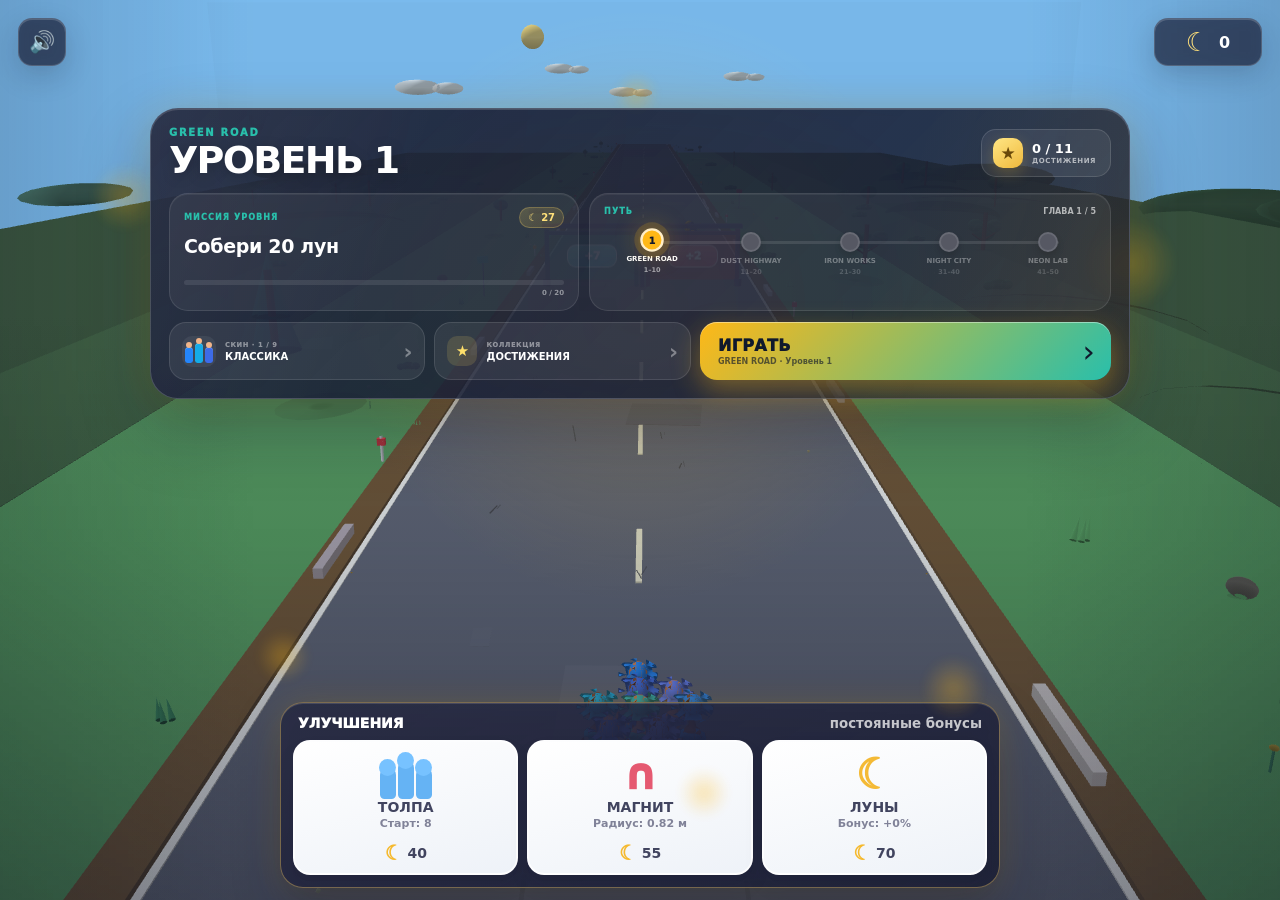
==== commit d0fe3dd4: "Load Ruby crowd after visual layer and remove bad wheel assets" ====
--- a/index.html
+++ b/index.html
@@ -110,10 +110,7 @@
   <script src="./assets/models/countmaster-character.js"></script>
   <script src="./assets/models/pickup-model.js"></script>
   <script src="./assets/models/supersport-car.js"></script>
-  <script src="./assets/models/supersport-wheel-0.js"></script>
-  <script src="./assets/models/supersport-wheel-1.js"></script>
-  <script src="./assets/models/supersport-wheel-2.js"></script>
-  <script src="./assets/models/supersport-wheel-3.js"></script>
+  <script src="./assets/models/ruby-character-v15.js"></script>
   <script src="./systems-v4.js"></script>
   <script src="./level-director-v5.js"></script>
   <script src="./gameplay-v4.js"></script>
@@ -128,6 +125,7 @@
   <script src="./menu-v7.js"></script>
   <script src="./environment-v8.js"></script>
   <script src="./visual-v9.js"></script>
+  <script src="./character-ruby-v15.js"></script>
   <script src="./experience-v11.js"></script>
   <script src="./experience-v12.js"></script>
   <script src="./experience-v13.js"></script>
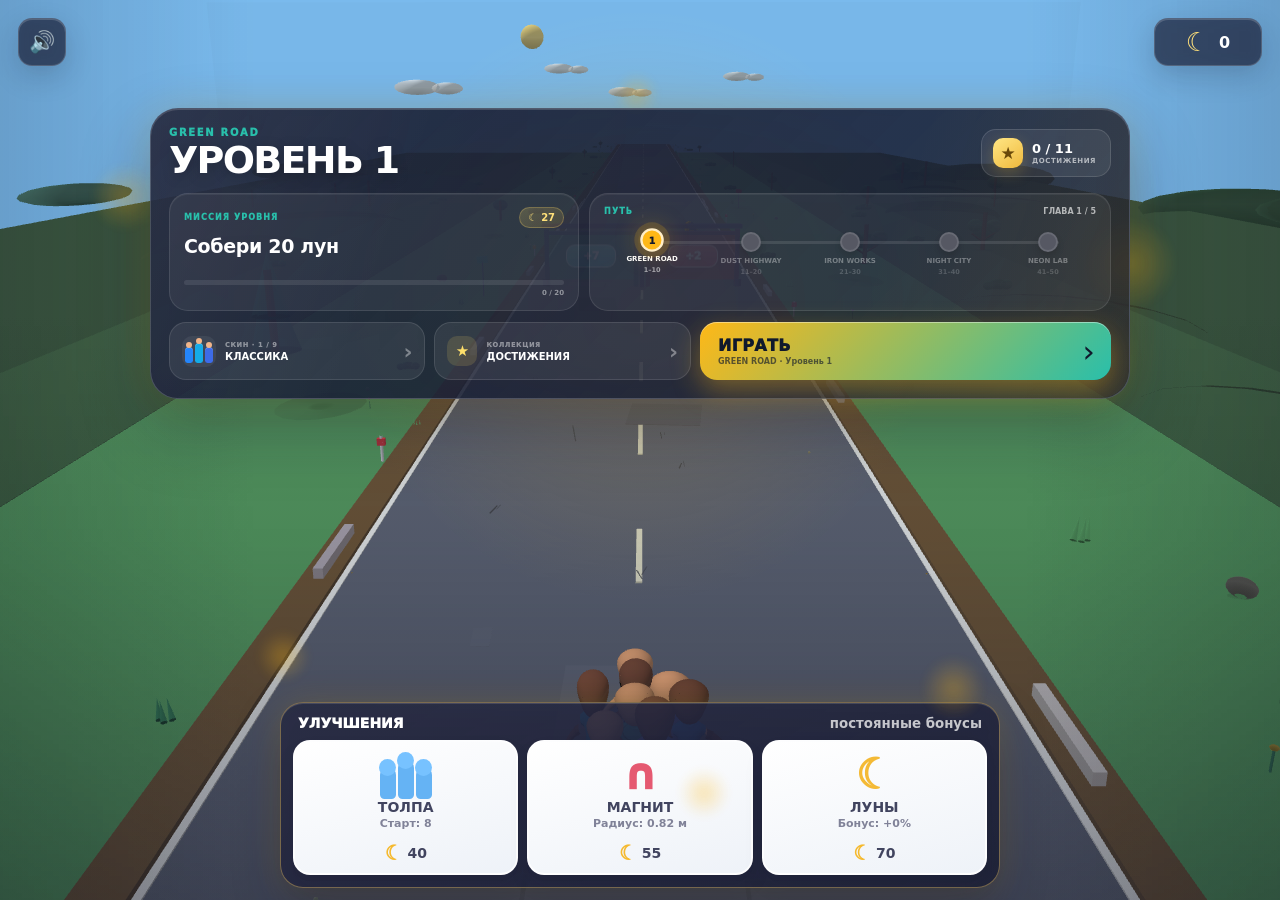
==== commit d9503470: "Restore original CountMaster people and remove malformed car asset loading" ====
--- a/index.html
+++ b/index.html
@@ -109,8 +109,6 @@
   <script src="./engine.js"></script>
   <script src="./assets/models/countmaster-character.js"></script>
   <script src="./assets/models/pickup-model.js"></script>
-  <script src="./assets/models/supersport-car.js"></script>
-  <script src="./assets/models/ruby-character-v15.js"></script>
   <script src="./systems-v4.js"></script>
   <script src="./level-director-v5.js"></script>
   <script src="./gameplay-v4.js"></script>
@@ -125,7 +123,6 @@
   <script src="./menu-v7.js"></script>
   <script src="./environment-v8.js"></script>
   <script src="./visual-v9.js"></script>
-  <script src="./character-ruby-v15.js"></script>
   <script src="./experience-v11.js"></script>
   <script src="./experience-v12.js"></script>
   <script src="./experience-v13.js"></script>
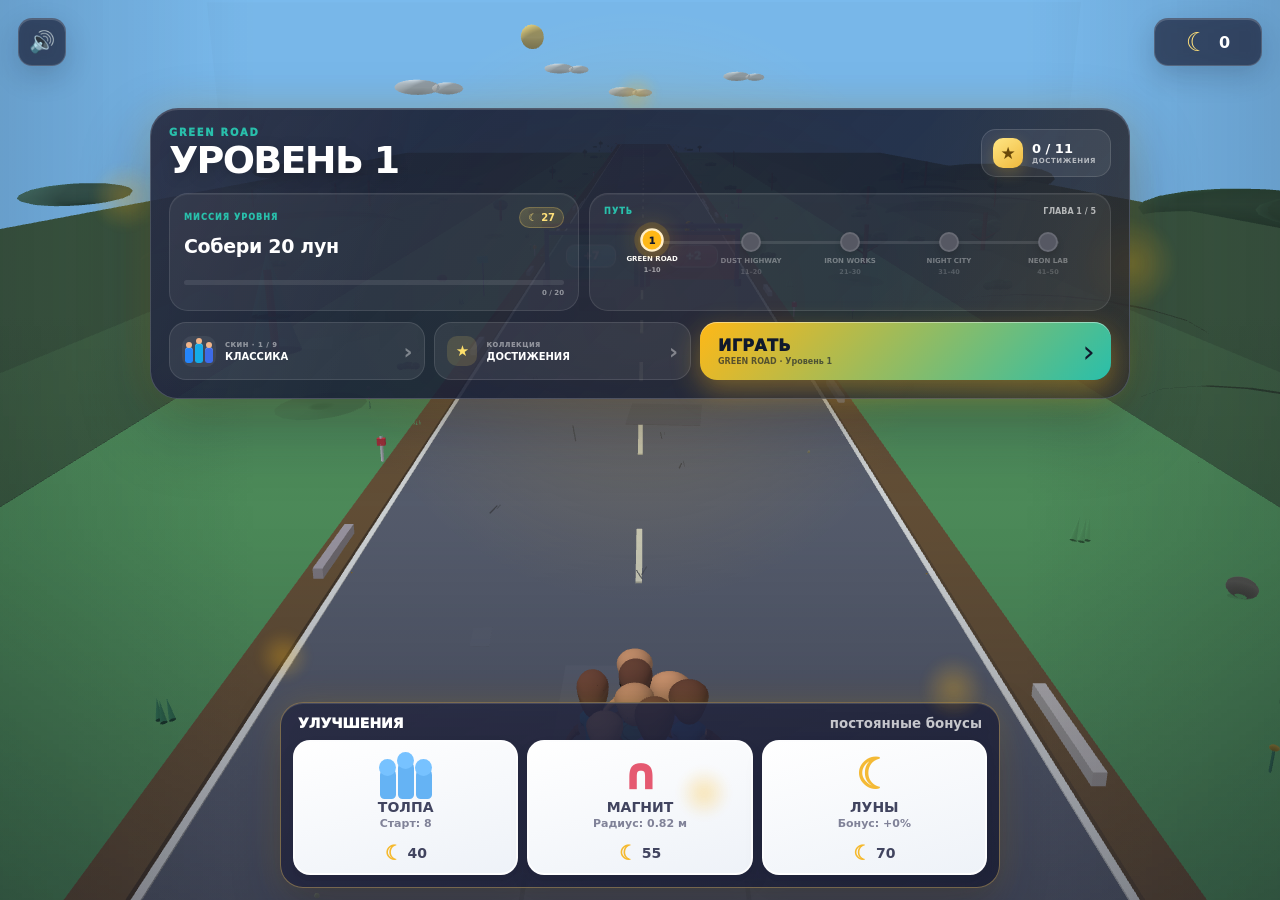
==== commit 31bc3f82: "Load shaded goblin boss model and renderer" ====
--- a/index.html
+++ b/index.html
@@ -109,6 +109,7 @@
   <script src="./engine.js"></script>
   <script src="./assets/models/countmaster-character.js"></script>
   <script src="./assets/models/pickup-model.js"></script>
+  <script src="./assets/models/goblin-boss-v22.js"></script>
   <script src="./systems-v4.js"></script>
   <script src="./level-director-v5.js"></script>
   <script src="./gameplay-v4.js"></script>
@@ -123,6 +124,7 @@
   <script src="./menu-v7.js"></script>
   <script src="./environment-v8.js"></script>
   <script src="./visual-v9.js"></script>
+  <script src="./boss-goblin-v22.js"></script>
   <script src="./experience-v11.js"></script>
   <script src="./experience-v12.js"></script>
   <script src="./experience-v13.js"></script>
--- a/style.css
+++ b/style.css
@@ -7,7 +7,7 @@
 #game{position:absolute;inset:0;width:100%;height:100%;display:block}
 .hidden{display:none!important}
 .world-labels{position:absolute;inset:0;z-index:8;pointer-events:none;overflow:hidden}
-.world-label{position:absolute;transform:translate(-50%,-50%);min-width:50px;padding:5px 10px;border-radius:9px;color:#fff;text-align:center;font-weight:1000;line-height:1;letter-spacing:-.03em;text-shadow:0 2px 3px rgba(30,35,60,.34);border:1px solid rgba(255,255,255,.68);box-shadow:0 4px 10px rgba(55,61,90,.14)}
+.world-label{position:absolute;transform:translate(-50%,-50%);min-width:50px;padding:5px 10px;border-radius:9px;color:#fff;text-align:center;font-weight:1000;line-height:1;letter-spacing:-.03em;white-space:nowrap;text-shadow:0 2px 3px rgba(30,35,60,.34);border:1px solid rgba(255,255,255,.68);box-shadow:0 4px 10px rgba(55,61,90,.14)}
 .world-label.good{background:linear-gradient(#70d9d3,#46b7c3)}
 .world-label.bad{background:linear-gradient(#e97982,#c64e69)}
 .world-label.enemy{background:#d5525c;border-radius:11px;padding:6px 12px}
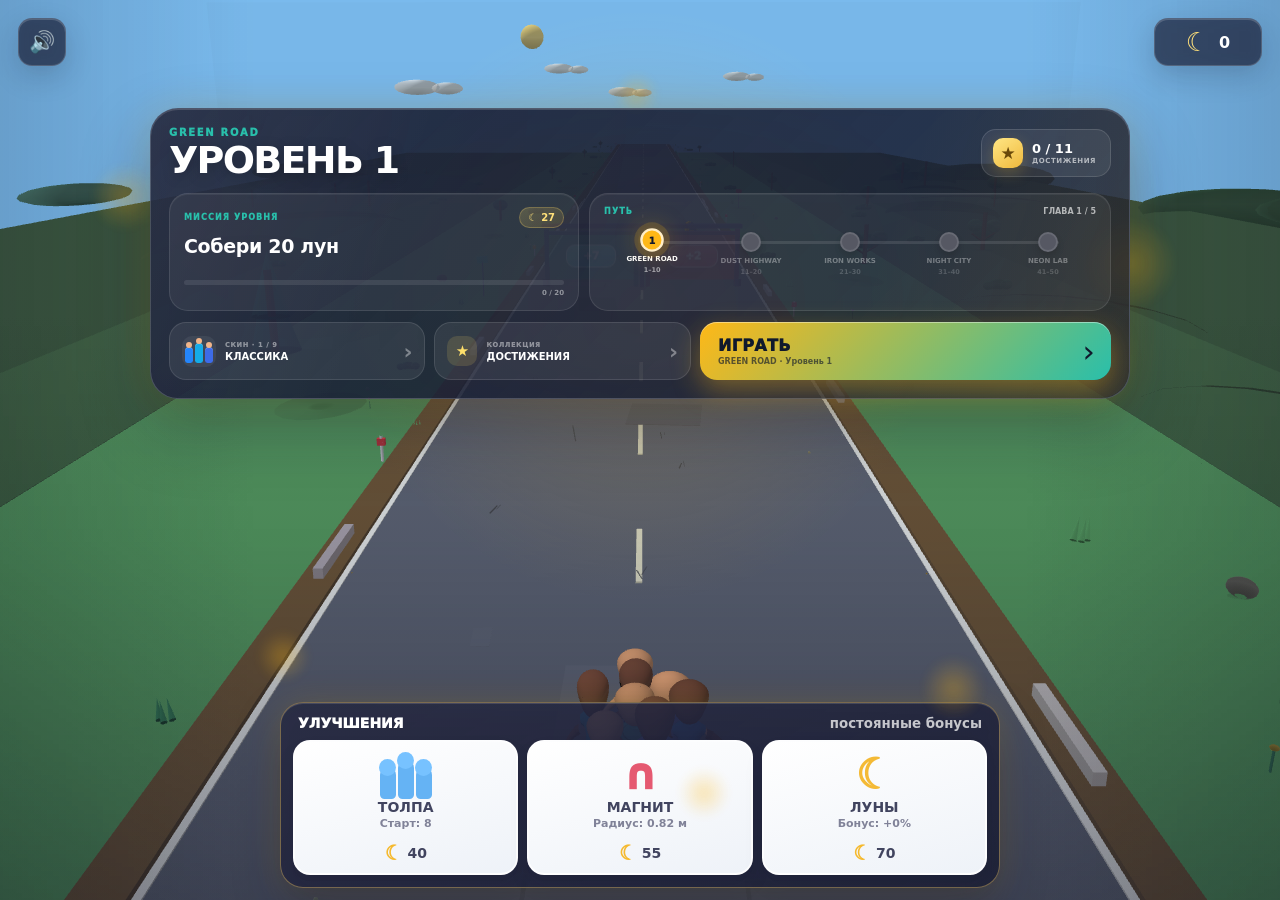
==== commit 3c8951b6: "Load self-contained goblin boss v23" ====
--- a/index.html
+++ b/index.html
@@ -109,7 +109,6 @@
   <script src="./engine.js"></script>
   <script src="./assets/models/countmaster-character.js"></script>
   <script src="./assets/models/pickup-model.js"></script>
-  <script src="./assets/models/goblin-boss-v22.js"></script>
   <script src="./systems-v4.js"></script>
   <script src="./level-director-v5.js"></script>
   <script src="./gameplay-v4.js"></script>
@@ -124,7 +123,7 @@
   <script src="./menu-v7.js"></script>
   <script src="./environment-v8.js"></script>
   <script src="./visual-v9.js"></script>
-  <script src="./boss-goblin-v22.js"></script>
+  <script src="./boss-goblin-v23.js"></script>
   <script src="./experience-v11.js"></script>
   <script src="./experience-v12.js"></script>
   <script src="./experience-v13.js"></script>
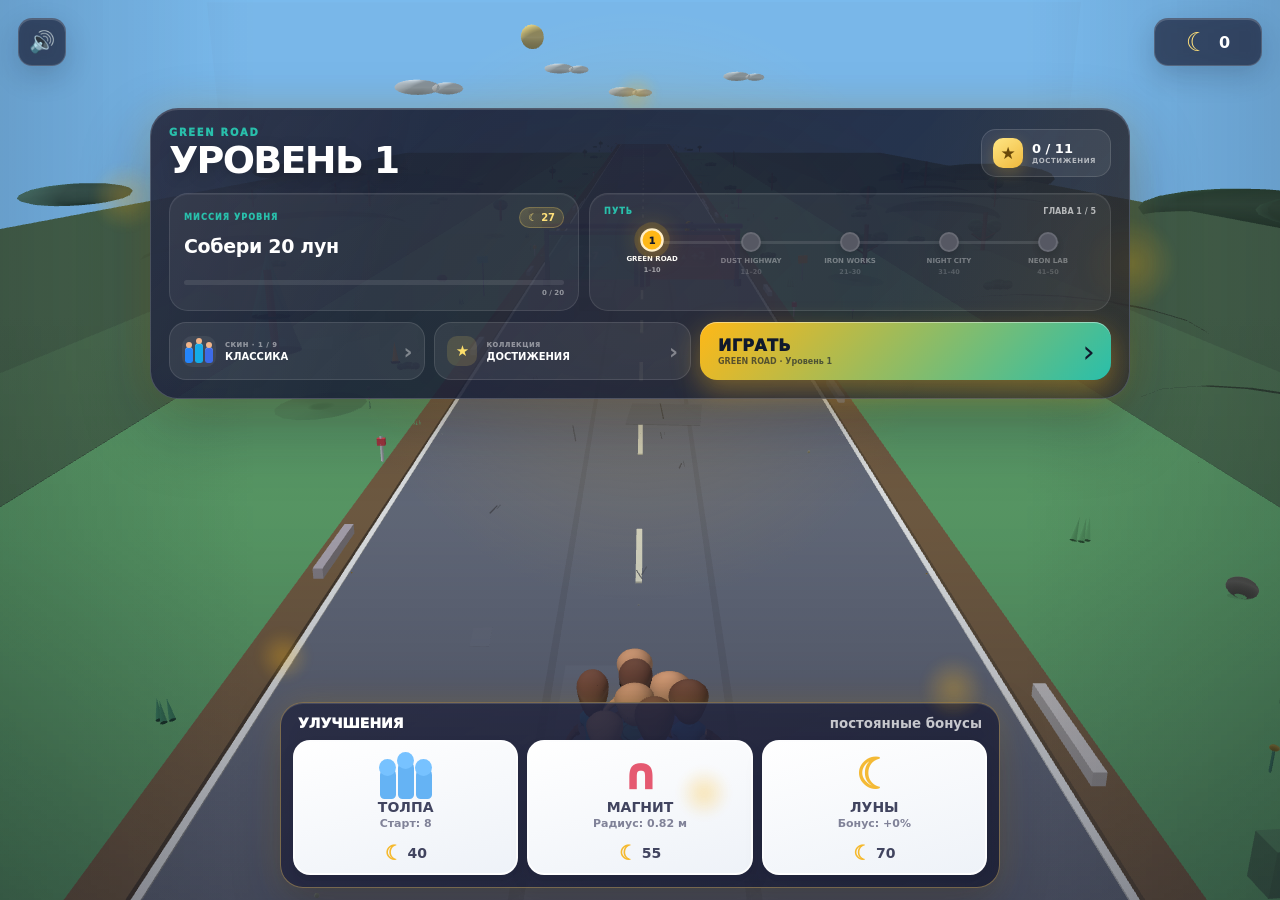
==== commit f30901ed: "Load v28 visual polish and boss music layers" ====
--- a/index.html
+++ b/index.html
@@ -15,6 +15,7 @@
   <link rel="stylesheet" href="./visual-v9.css" />
   <link rel="stylesheet" href="./experience-v11.css" />
   <link rel="stylesheet" href="./experience-v12.css" />
+  <link rel="stylesheet" href="./visual-polish-v28.css" />
   <title>Sleep Road</title>
 </head>
 <body>
@@ -128,6 +129,8 @@
   <script src="./experience-v12.js"></script>
   <script src="./experience-v13.js"></script>
   <script src="./experience-v14.js"></script>
+  <script src="./audio-v28.js"></script>
+  <script src="./visual-polish-v28.js"></script>
   <script src="./boot-v4.js"></script>
 </body>
 </html>
--- a/visual-polish-v28.css
+++ b/visual-polish-v28.css
@@ -0,0 +1,37 @@
+/* Sleep Road v28 visual polish: readability, hit feedback and hazard silhouettes. */
+.world-label{
+  border:1px solid rgba(255,255,255,.56);
+  box-shadow:0 5px 14px rgba(18,22,34,.18),inset 0 1px 0 rgba(255,255,255,.22);
+  text-shadow:0 2px 4px rgba(10,14,24,.48);
+  backdrop-filter:blur(5px);
+  will-change:transform,opacity,filter;
+  transition:opacity .08s linear,filter .08s linear;
+}
+.world-label.bad{border-radius:7px;background:linear-gradient(160deg,rgba(224,78,83,.96),rgba(160,45,60,.96))}
+.world-label.bad:before{content:"▲";display:inline-block;margin-right:5px;font-size:.70em;transform:translateY(-1px)}
+.world-label.enemy{background:linear-gradient(160deg,#d85b62,#a83a4b);border-radius:8px}
+.world-label.enemy:before{content:"◆";display:inline-block;margin-right:5px;font-size:.65em}
+.world-label.boss{background:linear-gradient(160deg,#db6b39,#a8422f);border-radius:9px;box-shadow:0 6px 18px rgba(95,31,18,.30),inset 0 1px 0 rgba(255,255,255,.24)}
+.world-label.boss:before{content:"◆";display:inline-block;margin-right:5px;font-size:.70em}
+.world-label.good{background:linear-gradient(160deg,rgba(81,202,190,.96),rgba(42,151,168,.96))}
+.world-label.powerup{box-shadow:0 0 15px rgba(75,205,255,.34),0 5px 14px rgba(18,22,34,.16)}
+
+.v6-screen-fx.bad{
+  background:
+    radial-gradient(circle at 50% 62%,rgba(255,78,58,.24),transparent 42%),
+    radial-gradient(ellipse at center,transparent 48%,rgba(120,0,10,.28) 100%);
+}
+.v6-screen-fx.good{
+  background:
+    radial-gradient(circle at 50% 65%,rgba(68,255,202,.20),transparent 50%),
+    radial-gradient(ellipse at center,transparent 65%,rgba(45,180,150,.12) 100%);
+}
+.v6-screen-fx.gold{
+  background:
+    radial-gradient(circle at 50% 55%,rgba(255,212,75,.27),transparent 54%),
+    radial-gradient(ellipse at center,transparent 67%,rgba(255,160,40,.10) 100%);
+}
+
+@media(max-width:520px){
+  .world-label{padding:5px 9px;box-shadow:0 4px 11px rgba(18,22,34,.16),inset 0 1px 0 rgba(255,255,255,.20)}
+}
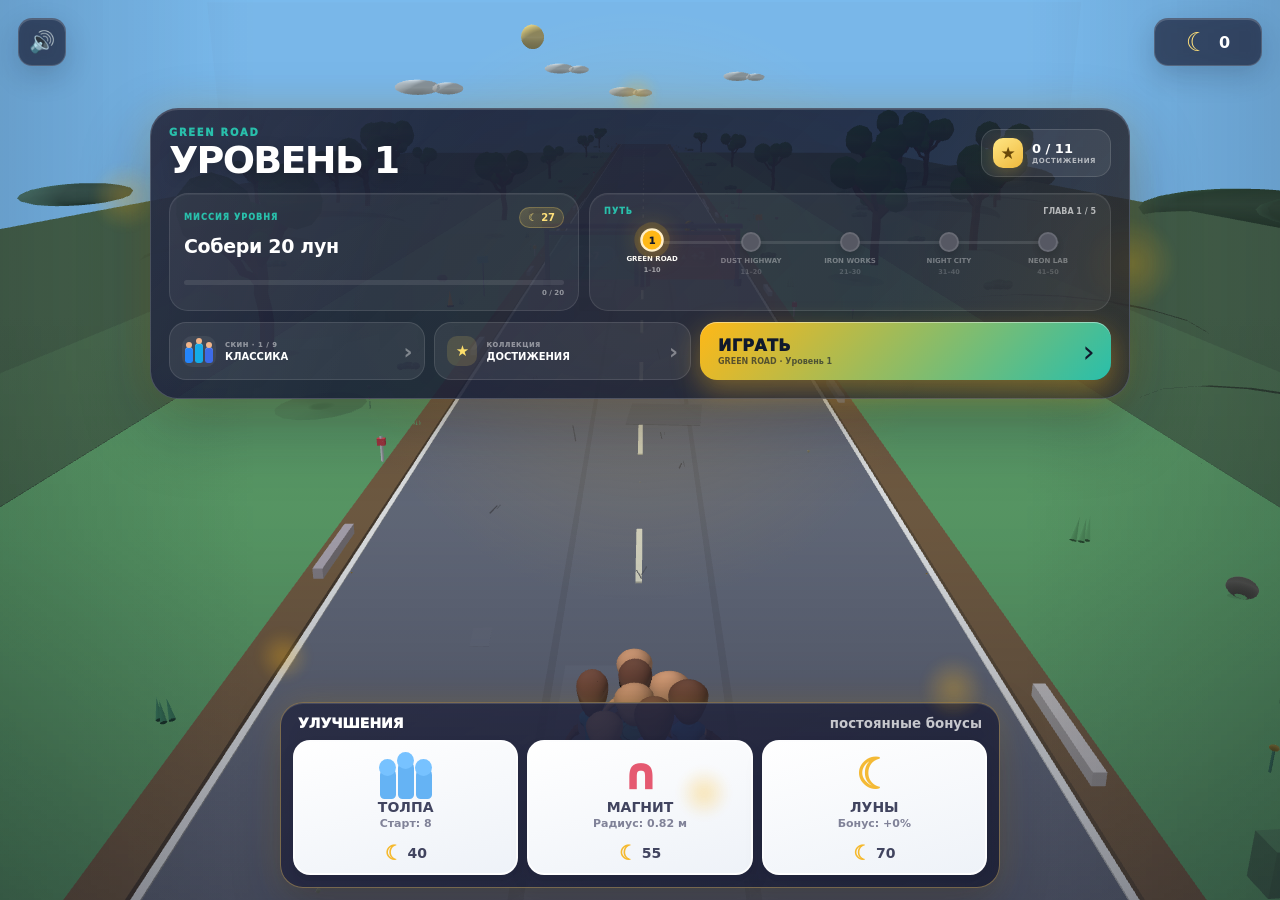
==== commit cb9bb28e: "Add full-resolution Tree.blend environment model" ====
--- a/index.html
+++ b/index.html
@@ -110,6 +110,7 @@
   <script src="./engine.js"></script>
   <script src="./assets/models/countmaster-character.js"></script>
   <script src="./assets/models/pickup-model.js"></script>
+  <script src="./assets/models/tree-model-v31.js"></script>
   <script src="./systems-v4.js"></script>
   <script src="./level-director-v5.js"></script>
   <script src="./gameplay-v4.js"></script>
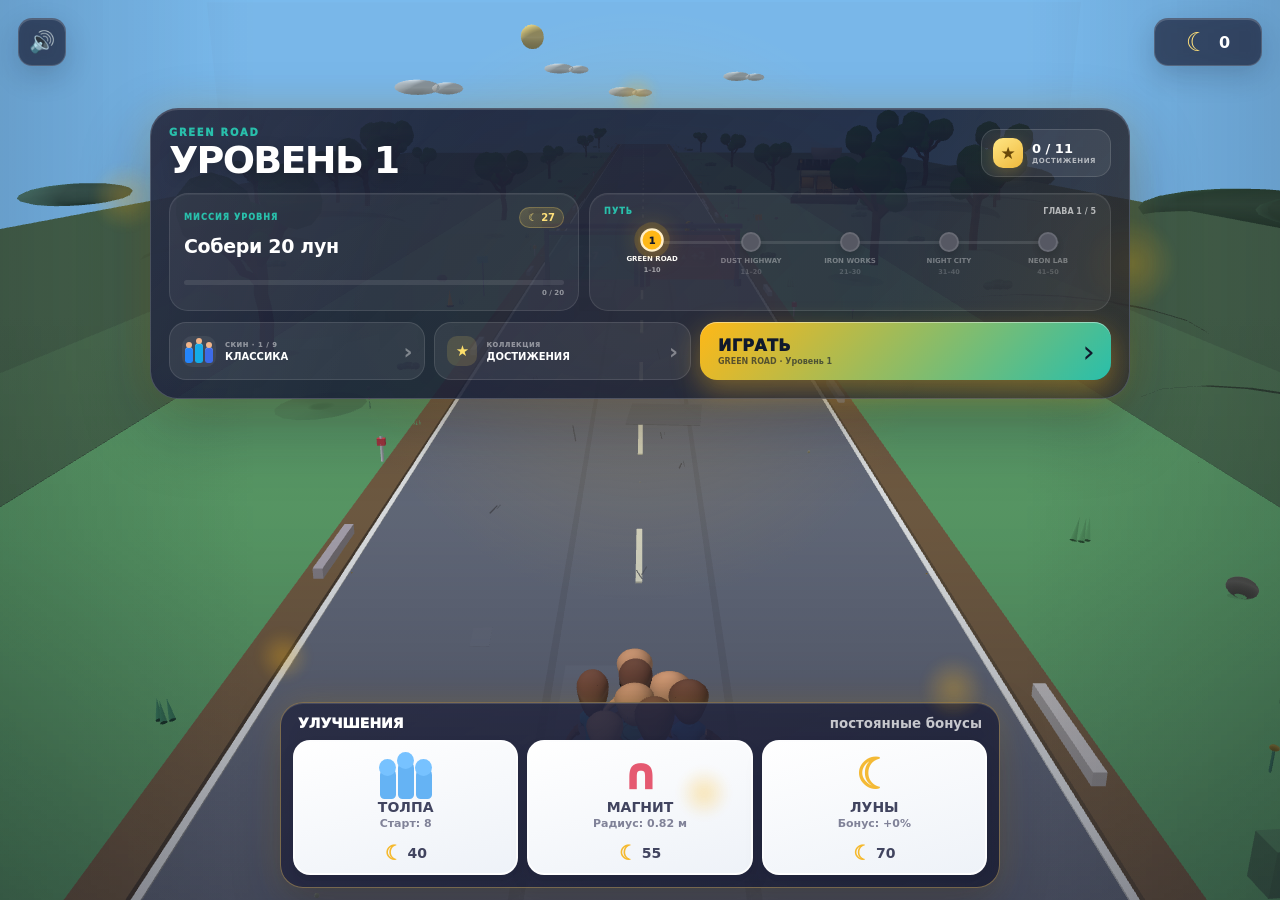
==== commit 23e1b770: "Add decorative coffee house off the road" ====
--- a/index.html
+++ b/index.html
@@ -111,6 +111,10 @@
   <script src="./assets/models/countmaster-character.js"></script>
   <script src="./assets/models/pickup-model.js"></script>
   <script src="./assets/models/tree-model-v31.js"></script>
+  <script src="./assets/models/coffee-house-v32-data0.js"></script>
+  <script src="./assets/models/coffee-house-v32-data1.js"></script>
+  <script src="./assets/models/coffee-house-v32-data2.js"></script>
+  <script src="./assets/models/coffee-house-model-v32.js"></script>
   <script src="./systems-v4.js"></script>
   <script src="./level-director-v5.js"></script>
   <script src="./gameplay-v4.js"></script>
